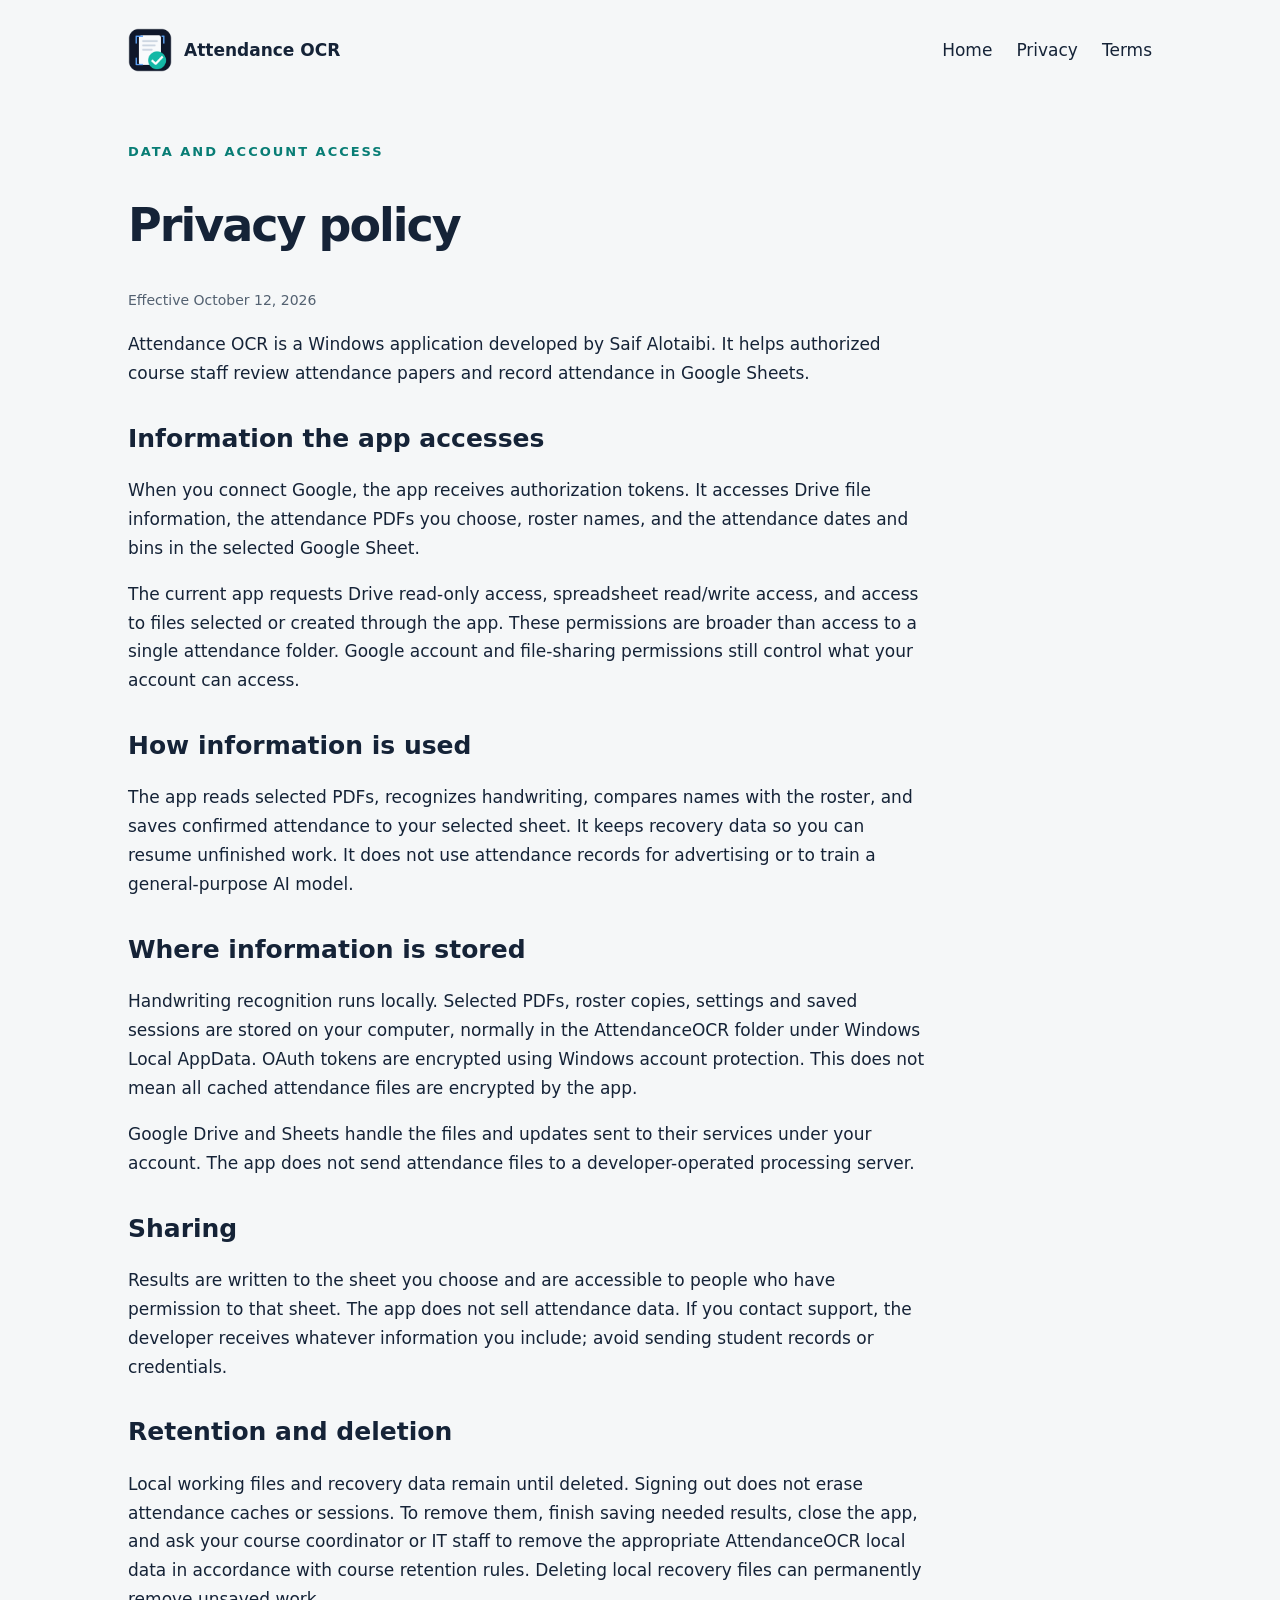
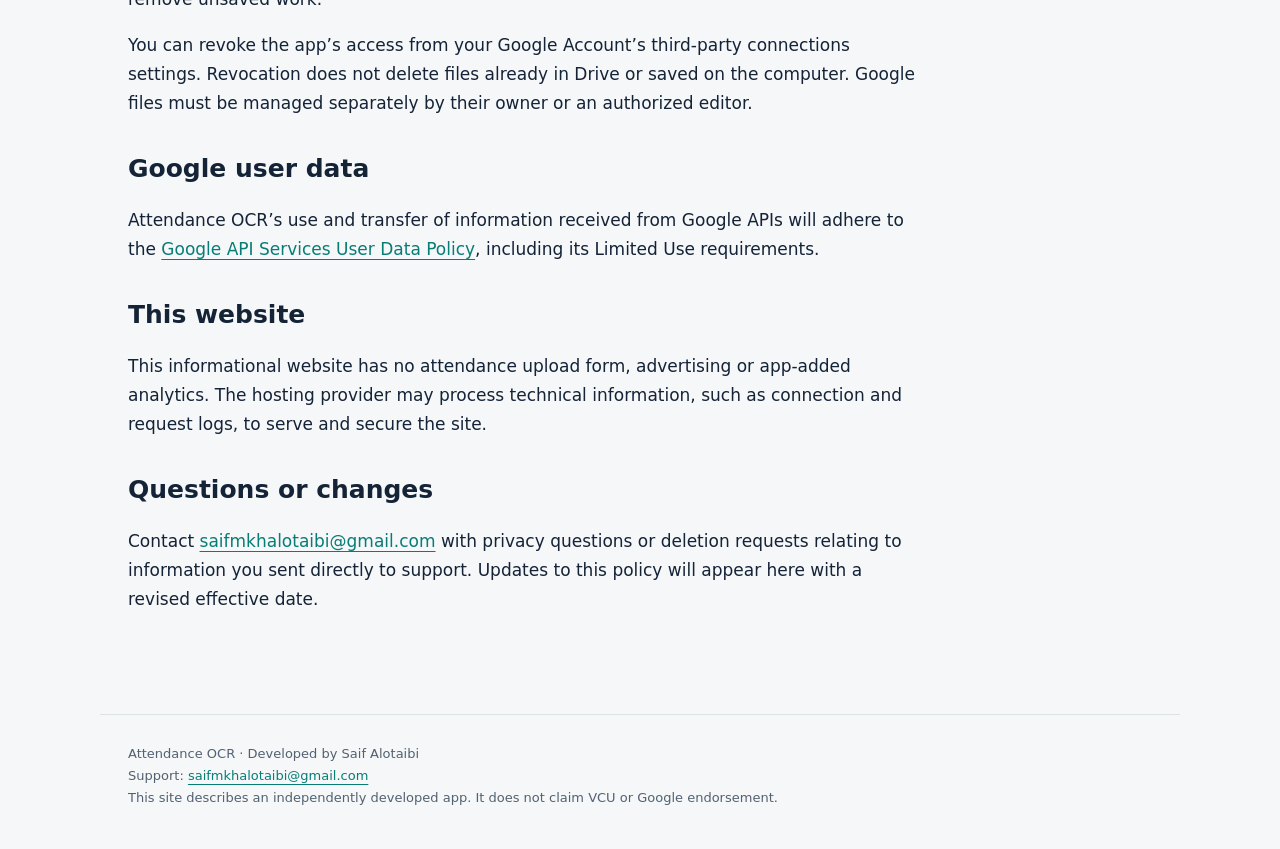
==== privacy.html @ 9a12d728 "Add files via upload" ====
<!doctype html><html lang="en"><head><meta charset="utf-8"><meta name="viewport" content="width=device-width,initial-scale=1"><title>Privacy | Attendance OCR</title><meta name="description" content="Attendance OCR for Windows: review handwritten attendance and save confirmed bins to Google Sheets."><link rel="icon" href="/logo.png"><link rel="stylesheet" href="/style.css"></head><body><header><a class="brand" href="/"><img src="/logo.png" alt="">Attendance OCR</a><nav aria-label="Main navigation"><a href="/">Home</a><a href="/privacy.html">Privacy</a><a href="/terms.html">Terms</a></nav></header><main><article class="legal"><p class="tag">Data and account access</p><h1>Privacy policy</h1><p class="small">Effective October 12, 2026</p><p>Attendance OCR is a Windows application developed by Saif Alotaibi. It helps authorized course staff review attendance papers and record attendance in Google Sheets.</p><h2>Information the app accesses</h2><p>When you connect Google, the app receives authorization tokens. It accesses Drive file information, the attendance PDFs you choose, roster names, and the attendance dates and bins in the selected Google Sheet.</p><p>The current app requests Drive read-only access, spreadsheet read/write access, and access to files selected or created through the app. These permissions are broader than access to a single attendance folder. Google account and file-sharing permissions still control what your account can access.</p><h2>How information is used</h2><p>The app reads selected PDFs, recognizes handwriting, compares names with the roster, and saves confirmed attendance to your selected sheet. It keeps recovery data so you can resume unfinished work. It does not use attendance records for advertising or to train a general-purpose AI model.</p><h2>Where information is stored</h2><p>Handwriting recognition runs locally. Selected PDFs, roster copies, settings and saved sessions are stored on your computer, normally in the AttendanceOCR folder under Windows Local AppData. OAuth tokens are encrypted using Windows account protection. This does not mean all cached attendance files are encrypted by the app.</p><p>Google Drive and Sheets handle the files and updates sent to their services under your account. The app does not send attendance files to a developer-operated processing server.</p><h2>Sharing</h2><p>Results are written to the sheet you choose and are accessible to people who have permission to that sheet. The app does not sell attendance data. If you contact support, the developer receives whatever information you include; avoid sending student records or credentials.</p><h2>Retention and deletion</h2><p>Local working files and recovery data remain until deleted. Signing out does not erase attendance caches or sessions. To remove them, finish saving needed results, close the app, and ask your course coordinator or IT staff to remove the appropriate AttendanceOCR local data in accordance with course retention rules. Deleting local recovery files can permanently remove unsaved work.</p><p>You can revoke the app’s access from your Google Account’s third-party connections settings. Revocation does not delete files already in Drive or saved on the computer. Google files must be managed separately by their owner or an authorized editor.</p><h2>Google user data</h2><p>Attendance OCR’s use and transfer of information received from Google APIs will adhere to the <a href="https://developers.google.com/terms/api-services-user-data-policy">Google API Services User Data Policy</a>, including its Limited Use requirements.</p><h2>This website</h2><p>This informational website has no attendance upload form, advertising or app-added analytics. The hosting provider may process technical information, such as connection and request logs, to serve and secure the site.</p><h2>Questions or changes</h2><p>Contact <a href="mailto:saifmkhalotaibi@gmail.com">saifmkhalotaibi@gmail.com</a> with privacy questions or deletion requests relating to information you sent directly to support. Updates to this policy will appear here with a revised effective date.</p></article></main><footer>Attendance OCR · Developed by Saif Alotaibi<br>Support: <a href="mailto:saifmkhalotaibi@gmail.com">saifmkhalotaibi@gmail.com</a><br>This site describes an independently developed app. It does not claim VCU or Google endorsement.</footer></body></html>
---- style.css ----
*{box-sizing:border-box}body{margin:0;background:#f5f7f8;color:#152337;font:17px/1.7 system-ui,sans-serif}a{color:#087d75;text-underline-offset:4px}header,main,footer{max-width:1080px;margin:auto;padding:28px}header{display:flex;align-items:center;justify-content:space-between;gap:20px}nav{display:flex;gap:24px}header a{text-decoration:none;color:inherit} .brand{display:flex;align-items:center;gap:12px;font-weight:750} .brand img{width:44px}h1{font-size:clamp(38px,6vw,68px);line-height:1.08;letter-spacing:-2px;max-width:760px}h2{font-size:25px;line-height:1.3;margin-top:35px}.tag{color:#087d75;font-size:13px;font-weight:750;letter-spacing:2px;text-transform:uppercase}.hero{padding:45px 0 55px}.lead{font-size:21px;max-width:690px;color:#485668}.button{display:inline-block;background:#087d75;color:white;padding:11px 22px;border-radius:8px;text-decoration:none;margin:15px 12px 0 0}.panel{background:white;border:1px solid #dce3e7;border-radius:16px;padding:30px;margin:25px 0}.steps{display:grid;grid-template-columns:repeat(3,1fr);gap:30px}.number{color:#087d75;font-size:30px;font-weight:700}.legal{max-width:800px}.legal h1{font-size:46px}.example{border-collapse:collapse;width:100%;font-size:15px}td,th{text-align:left;padding:12px;border-bottom:1px solid #e0e6ea}footer{font-size:13px;color:#536171;border-top:1px solid #dce3e7;margin-top:55px;padding-bottom:40px}.small{font-size:14px;color:#536171}@media(max-width:650px){header{align-items:flex-start;flex-direction:column}nav{gap:20px}.steps{grid-template-columns:1fr}header,main,footer{padding:20px}.panel{padding:20px}}
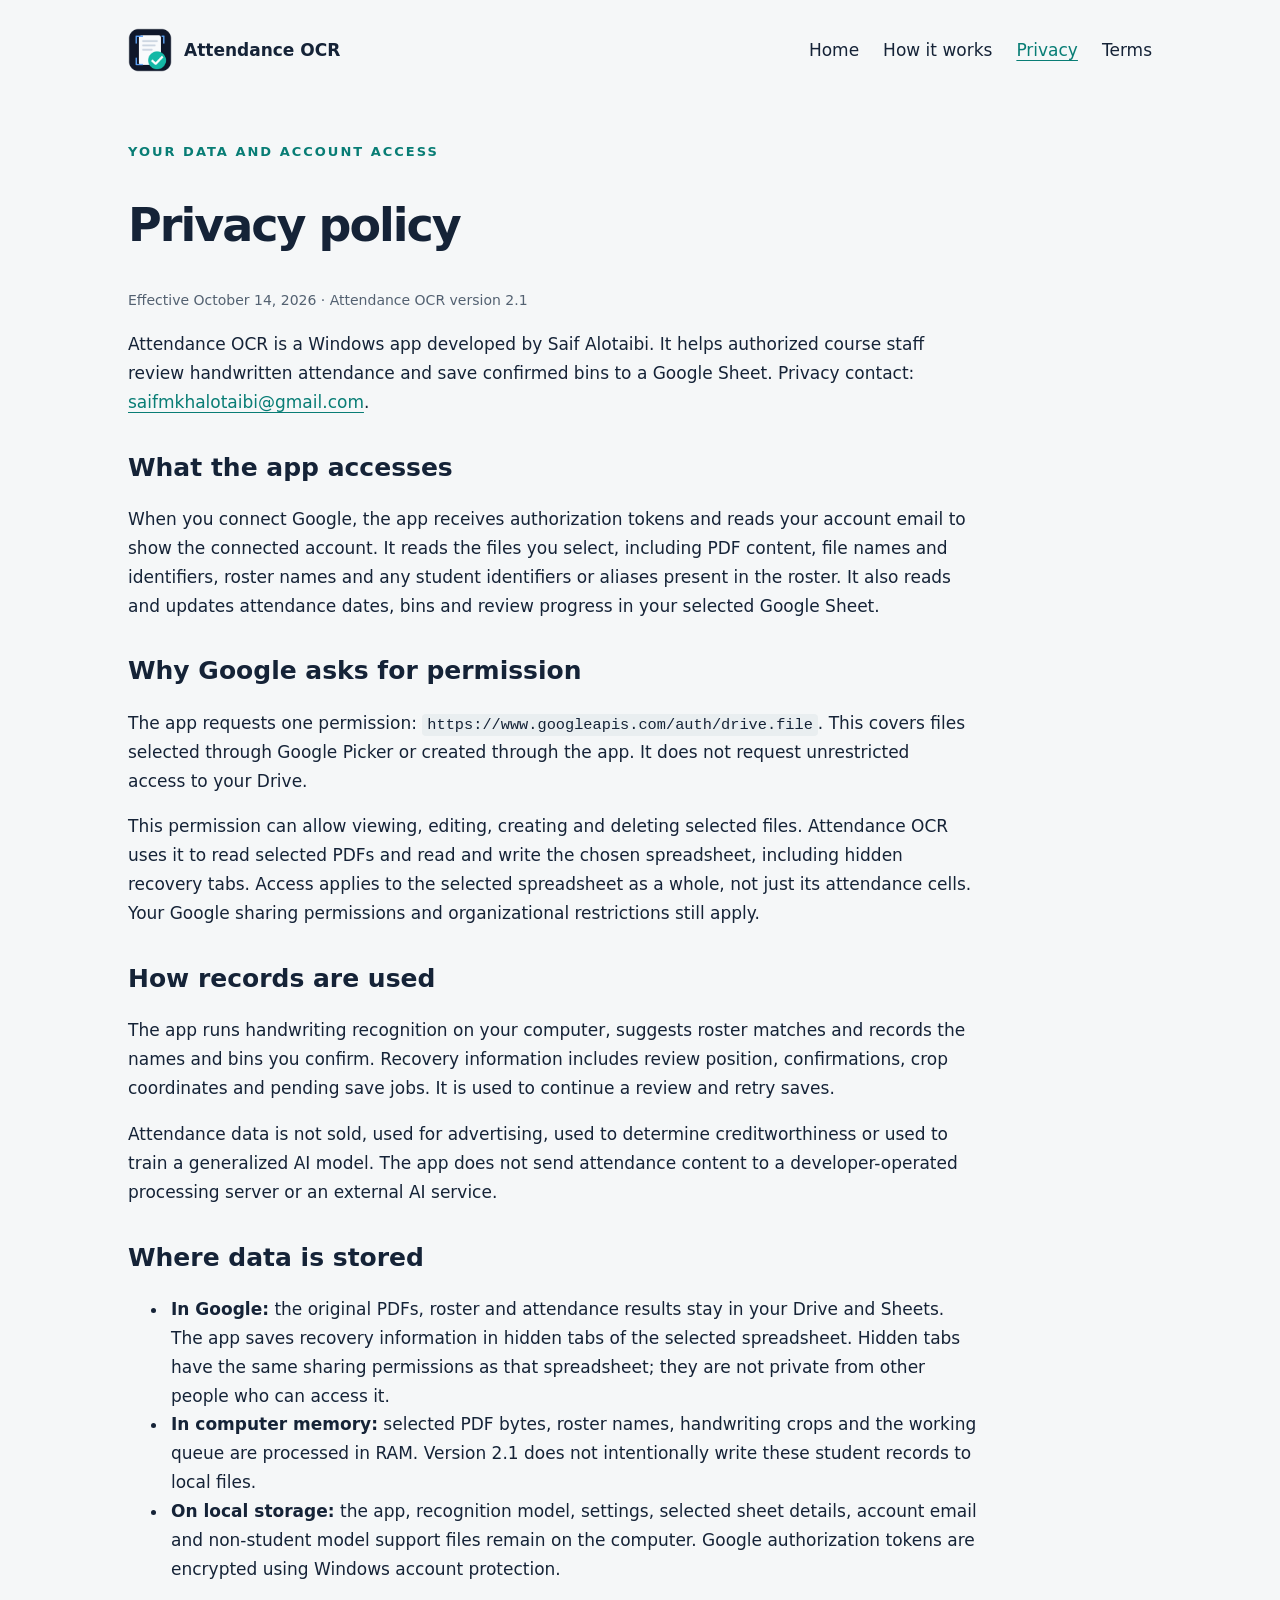
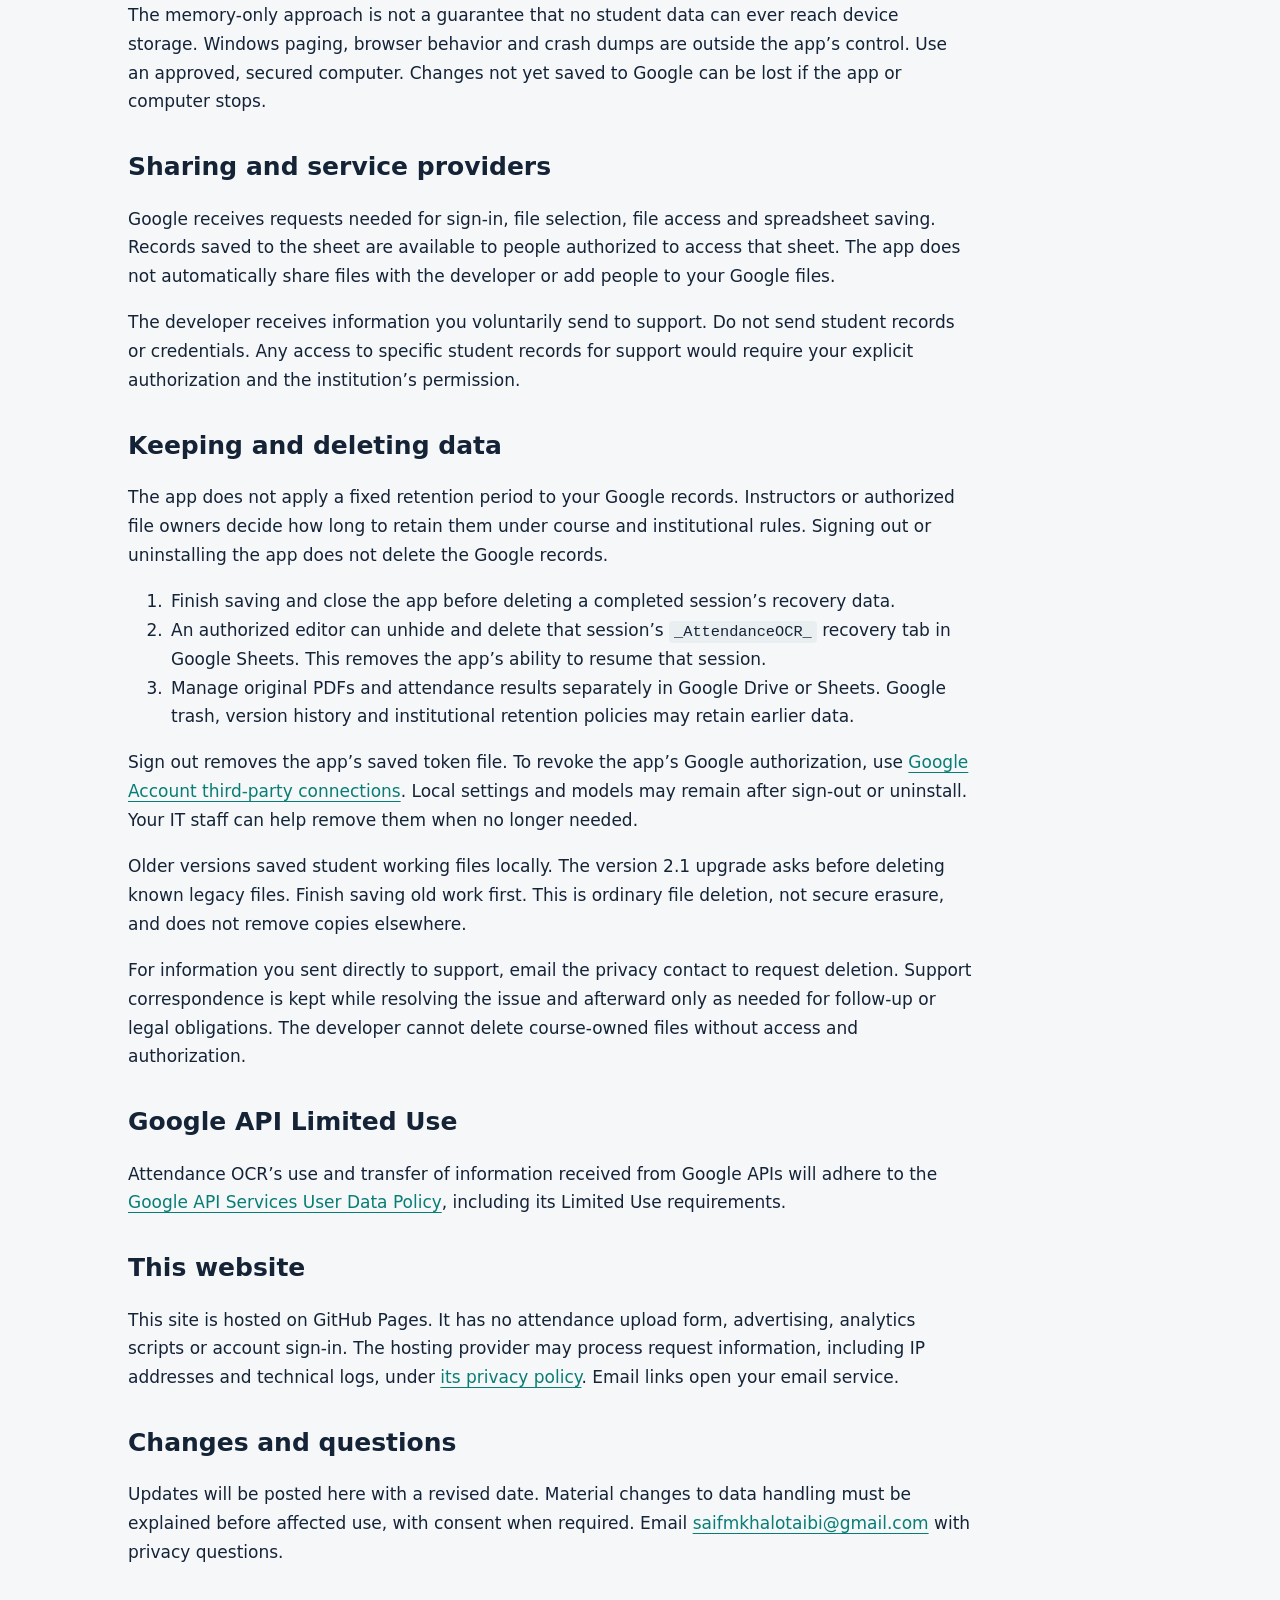
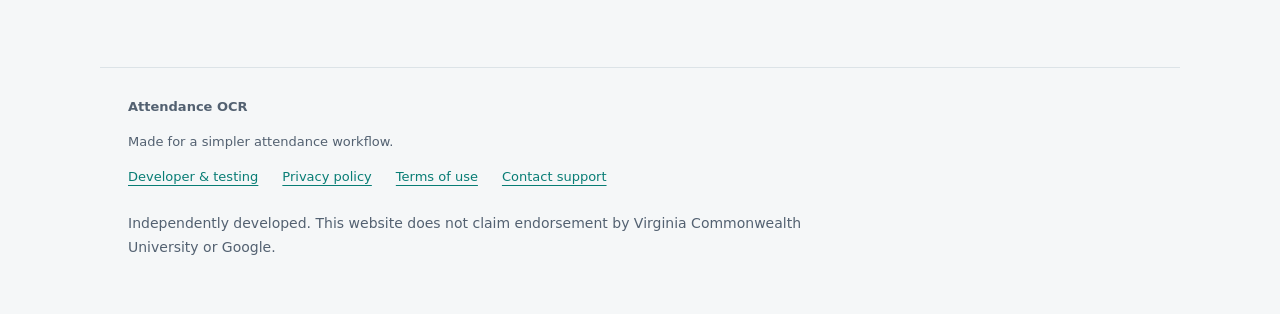
==== commit dd84c7a6: "Add files via upload" ====
--- a/privacy.html
+++ b/privacy.html
@@ -1 +1,11 @@
-<!doctype html><html lang="en"><head><meta charset="utf-8"><meta name="viewport" content="width=device-width,initial-scale=1"><title>Privacy | Attendance OCR</title><meta name="description" content="Attendance OCR for Windows: review handwritten attendance and save confirmed bins to Google Sheets."><link rel="icon" href="/logo.png"><link rel="stylesheet" href="/style.css"></head><body><header><a class="brand" href="/"><img src="/logo.png" alt="">Attendance OCR</a><nav aria-label="Main navigation"><a href="/">Home</a><a href="/privacy.html">Privacy</a><a href="/terms.html">Terms</a></nav></header><main><article class="legal"><p class="tag">Data and account access</p><h1>Privacy policy</h1><p class="small">Effective October 12, 2026</p><p>Attendance OCR is a Windows application developed by Saif Alotaibi. It helps authorized course staff review attendance papers and record attendance in Google Sheets.</p><h2>Information the app accesses</h2><p>When you connect Google, the app receives authorization tokens. It accesses Drive file information, the attendance PDFs you choose, roster names, and the attendance dates and bins in the selected Google Sheet.</p><p>The current app requests Drive read-only access, spreadsheet read/write access, and access to files selected or created through the app. These permissions are broader than access to a single attendance folder. Google account and file-sharing permissions still control what your account can access.</p><h2>How information is used</h2><p>The app reads selected PDFs, recognizes handwriting, compares names with the roster, and saves confirmed attendance to your selected sheet. It keeps recovery data so you can resume unfinished work. It does not use attendance records for advertising or to train a general-purpose AI model.</p><h2>Where information is stored</h2><p>Handwriting recognition runs locally. Selected PDFs, roster copies, settings and saved sessions are stored on your computer, normally in the AttendanceOCR folder under Windows Local AppData. OAuth tokens are encrypted using Windows account protection. This does not mean all cached attendance files are encrypted by the app.</p><p>Google Drive and Sheets handle the files and updates sent to their services under your account. The app does not send attendance files to a developer-operated processing server.</p><h2>Sharing</h2><p>Results are written to the sheet you choose and are accessible to people who have permission to that sheet. The app does not sell attendance data. If you contact support, the developer receives whatever information you include; avoid sending student records or credentials.</p><h2>Retention and deletion</h2><p>Local working files and recovery data remain until deleted. Signing out does not erase attendance caches or sessions. To remove them, finish saving needed results, close the app, and ask your course coordinator or IT staff to remove the appropriate AttendanceOCR local data in accordance with course retention rules. Deleting local recovery files can permanently remove unsaved work.</p><p>You can revoke the app’s access from your Google Account’s third-party connections settings. Revocation does not delete files already in Drive or saved on the computer. Google files must be managed separately by their owner or an authorized editor.</p><h2>Google user data</h2><p>Attendance OCR’s use and transfer of information received from Google APIs will adhere to the <a href="https://developers.google.com/terms/api-services-user-data-policy">Google API Services User Data Policy</a>, including its Limited Use requirements.</p><h2>This website</h2><p>This informational website has no attendance upload form, advertising or app-added analytics. The hosting provider may process technical information, such as connection and request logs, to serve and secure the site.</p><h2>Questions or changes</h2><p>Contact <a href="mailto:saifmkhalotaibi@gmail.com">saifmkhalotaibi@gmail.com</a> with privacy questions or deletion requests relating to information you sent directly to support. Updates to this policy will appear here with a revised effective date.</p></article></main><footer>Attendance OCR · Developed by Saif Alotaibi<br>Support: <a href="mailto:saifmkhalotaibi@gmail.com">saifmkhalotaibi@gmail.com</a><br>This site describes an independently developed app. It does not claim VCU or Google endorsement.</footer></body></html>+<!doctype html><html lang="en"><head><meta charset="utf-8"><meta name="viewport" content="width=device-width,initial-scale=1"><title>Privacy policy | Attendance OCR</title><meta name="description" content="Attendance OCR for Windows. Review handwritten attendance, match roster names and save bins to Google Sheets."><link rel="icon" href="logo.png"><link rel="stylesheet" href="style.css"></head><body><a class="skip" href="#main">Skip to content</a><header><a class="brand" href="index.html"><img src="logo.png" alt="" width="44" height="44">Attendance OCR</a><nav aria-label="Main navigation"><a href="index.html">Home</a><a href="guide.html">How it works</a><a href="privacy.html" aria-current="page">Privacy</a><a href="terms.html">Terms</a></nav></header><main id="main">
+<article class="legal"><p class="tag">Your data and account access</p><h1>Privacy policy</h1><p class="small">Effective October 14, 2026 · Attendance OCR version 2.1</p><p>Attendance OCR is a Windows app developed by Saif Alotaibi. It helps authorized course staff review handwritten attendance and save confirmed bins to a Google Sheet. Privacy contact: <a href="mailto:saifmkhalotaibi@gmail.com">saifmkhalotaibi@gmail.com</a>.</p>
+<h2>What the app accesses</h2><p>When you connect Google, the app receives authorization tokens and reads your account email to show the connected account. It reads the files you select, including PDF content, file names and identifiers, roster names and any student identifiers or aliases present in the roster. It also reads and updates attendance dates, bins and review progress in your selected Google Sheet.</p>
+<h2>Why Google asks for permission</h2><p>The app requests one permission: <code>https://www.googleapis.com/auth/drive.file</code>. This covers files selected through Google Picker or created through the app. It does not request unrestricted access to your Drive.</p><p>This permission can allow viewing, editing, creating and deleting selected files. Attendance OCR uses it to read selected PDFs and read and write the chosen spreadsheet, including hidden recovery tabs. Access applies to the selected spreadsheet as a whole, not just its attendance cells. Your Google sharing permissions and organizational restrictions still apply.</p>
+<h2>How records are used</h2><p>The app runs handwriting recognition on your computer, suggests roster matches and records the names and bins you confirm. Recovery information includes review position, confirmations, crop coordinates and pending save jobs. It is used to continue a review and retry saves.</p><p>Attendance data is not sold, used for advertising, used to determine creditworthiness or used to train a generalized AI model. The app does not send attendance content to a developer-operated processing server or an external AI service.</p>
+<h2>Where data is stored</h2><ul><li><strong>In Google:</strong> the original PDFs, roster and attendance results stay in your Drive and Sheets. The app saves recovery information in hidden tabs of the selected spreadsheet. Hidden tabs have the same sharing permissions as that spreadsheet; they are not private from other people who can access it.</li><li><strong>In computer memory:</strong> selected PDF bytes, roster names, handwriting crops and the working queue are processed in RAM. Version 2.1 does not intentionally write these student records to local files.</li><li><strong>On local storage:</strong> the app, recognition model, settings, selected sheet details, account email and non-student model support files remain on the computer. Google authorization tokens are encrypted using Windows account protection.</li></ul><p>The memory-only approach is not a guarantee that no student data can ever reach device storage. Windows paging, browser behavior and crash dumps are outside the app’s control. Use an approved, secured computer. Changes not yet saved to Google can be lost if the app or computer stops.</p>
+<h2>Sharing and service providers</h2><p>Google receives requests needed for sign-in, file selection, file access and spreadsheet saving. Records saved to the sheet are available to people authorized to access that sheet. The app does not automatically share files with the developer or add people to your Google files.</p><p>The developer receives information you voluntarily send to support. Do not send student records or credentials. Any access to specific student records for support would require your explicit authorization and the institution’s permission.</p>
+<h2>Keeping and deleting data</h2><p>The app does not apply a fixed retention period to your Google records. Instructors or authorized file owners decide how long to retain them under course and institutional rules. Signing out or uninstalling the app does not delete the Google records.</p><ol><li>Finish saving and close the app before deleting a completed session’s recovery data.</li><li>An authorized editor can unhide and delete that session’s <code>_AttendanceOCR_</code> recovery tab in Google Sheets. This removes the app’s ability to resume that session.</li><li>Manage original PDFs and attendance results separately in Google Drive or Sheets. Google trash, version history and institutional retention policies may retain earlier data.</li></ol><p>Sign out removes the app’s saved token file. To revoke the app’s Google authorization, use <a href="https://myaccount.google.com/connections">Google Account third-party connections</a>. Local settings and models may remain after sign-out or uninstall. Your IT staff can help remove them when no longer needed.</p><p>Older versions saved student working files locally. The version 2.1 upgrade asks before deleting known legacy files. Finish saving old work first. This is ordinary file deletion, not secure erasure, and does not remove copies elsewhere.</p><p>For information you sent directly to support, email the privacy contact to request deletion. Support correspondence is kept while resolving the issue and afterward only as needed for follow-up or legal obligations. The developer cannot delete course-owned files without access and authorization.</p>
+<h2>Google API Limited Use</h2><p>Attendance OCR’s use and transfer of information received from Google APIs will adhere to the <a href="https://developers.google.com/terms/api-services-user-data-policy">Google API Services User Data Policy</a>, including its Limited Use requirements.</p>
+<h2>This website</h2><p>This site is hosted on GitHub Pages. It has no attendance upload form, advertising, analytics scripts or account sign-in. The hosting provider may process request information, including IP addresses and technical logs, under <a href="https://docs.github.com/en/site-policy/privacy-policies/github-general-privacy-statement">its privacy policy</a>. Email links open your email service.</p>
+<h2>Changes and questions</h2><p>Updates will be posted here with a revised date. Material changes to data handling must be explained before affected use, with consent when required. Email <a href="mailto:saifmkhalotaibi@gmail.com">saifmkhalotaibi@gmail.com</a> with privacy questions.</p></article></main><footer><div><strong>Attendance OCR</strong><p>Made for a simpler attendance workflow.</p></div><div class="footer-links"><a href="testing.html">Developer &amp; testing</a><a href="privacy.html">Privacy policy</a><a href="terms.html">Terms of use</a><a href="mailto:saifmkhalotaibi@gmail.com">Contact support</a></div><p class="small disclaimer">Independently developed. This website does not claim endorsement by Virginia Commonwealth University or Google.</p></footer></body></html>
--- a/style.css
+++ b/style.css
@@ -1 +1,2 @@
-*{box-sizing:border-box}body{margin:0;background:#f5f7f8;color:#152337;font:17px/1.7 system-ui,sans-serif}a{color:#087d75;text-underline-offset:4px}header,main,footer{max-width:1080px;margin:auto;padding:28px}header{display:flex;align-items:center;justify-content:space-between;gap:20px}nav{display:flex;gap:24px}header a{text-decoration:none;color:inherit} .brand{display:flex;align-items:center;gap:12px;font-weight:750} .brand img{width:44px}h1{font-size:clamp(38px,6vw,68px);line-height:1.08;letter-spacing:-2px;max-width:760px}h2{font-size:25px;line-height:1.3;margin-top:35px}.tag{color:#087d75;font-size:13px;font-weight:750;letter-spacing:2px;text-transform:uppercase}.hero{padding:45px 0 55px}.lead{font-size:21px;max-width:690px;color:#485668}.button{display:inline-block;background:#087d75;color:white;padding:11px 22px;border-radius:8px;text-decoration:none;margin:15px 12px 0 0}.panel{background:white;border:1px solid #dce3e7;border-radius:16px;padding:30px;margin:25px 0}.steps{display:grid;grid-template-columns:repeat(3,1fr);gap:30px}.number{color:#087d75;font-size:30px;font-weight:700}.legal{max-width:800px}.legal h1{font-size:46px}.example{border-collapse:collapse;width:100%;font-size:15px}td,th{text-align:left;padding:12px;border-bottom:1px solid #e0e6ea}footer{font-size:13px;color:#536171;border-top:1px solid #dce3e7;margin-top:55px;padding-bottom:40px}.small{font-size:14px;color:#536171}@media(max-width:650px){header{align-items:flex-start;flex-direction:column}nav{gap:20px}.steps{grid-template-columns:1fr}header,main,footer{padding:20px}.panel{padding:20px}}+*{box-sizing:border-box}body{margin:0;background:#f5f7f8;color:#152337;font:17px/1.7 system-ui,sans-serif}a{color:#087d75;text-underline-offset:4px}header,main,footer{max-width:1080px;margin:auto;padding:28px}header{display:flex;align-items:center;justify-content:space-between;gap:20px}nav{display:flex;gap:24px}header a{text-decoration:none;color:inherit} .brand{display:flex;align-items:center;gap:12px;font-weight:750} .brand img{width:44px}h1{font-size:clamp(38px,6vw,68px);line-height:1.08;letter-spacing:-2px;max-width:760px}h2{font-size:25px;line-height:1.3;margin-top:35px}.tag{color:#087d75;font-size:13px;font-weight:750;letter-spacing:2px;text-transform:uppercase}.hero{padding:45px 0 55px}.lead{font-size:21px;max-width:690px;color:#485668}.button{display:inline-block;background:#087d75;color:white;padding:11px 22px;border-radius:8px;text-decoration:none;margin:15px 12px 0 0}.panel{background:white;border:1px solid #dce3e7;border-radius:16px;padding:30px;margin:25px 0}.steps{display:grid;grid-template-columns:repeat(3,1fr);gap:30px}.number{color:#087d75;font-size:30px;font-weight:700}.legal{max-width:800px}.legal h1{font-size:46px}.example{border-collapse:collapse;width:100%;font-size:15px}td,th{text-align:left;padding:12px;border-bottom:1px solid #e0e6ea}footer{font-size:13px;color:#536171;border-top:1px solid #dce3e7;margin-top:55px;padding-bottom:40px}.small{font-size:14px;color:#536171}@media(max-width:650px){header{align-items:flex-start;flex-direction:column}nav{gap:20px}.steps{grid-template-columns:1fr}header,main,footer{padding:20px}.panel{padding:20px}}
+html{scroll-behavior:smooth;scroll-padding-top:24px}nav{flex-wrap:wrap;gap:12px 24px}nav a[aria-current=page]{color:#087d75;text-decoration:underline}h3{font-size:20px;line-height:1.4}p{max-width:78ch}.steps .panel{margin:16px 0;padding:24px}.intro{padding:28px 0}.intro h1{font-size:clamp(36px,5vw,58px)}.contents{display:flex;flex-wrap:wrap;gap:12px 24px}.guide{max-width:850px}.guide section{margin:46px 0;padding-top:6px;border-top:1px solid #dce3e7}.guide li{margin:10px 0}.guide h2{margin-top:26px}.table-wrap{overflow-x:auto}table{width:100%;border-collapse:collapse;font-size:15px}caption{text-align:left;font-weight:700;padding:12px 0}th{vertical-align:top}thead{background:#e7eeef}.sheet-example{background:white}code{overflow-wrap:anywhere;font-size:.9em;background:#e9eef0;padding:2px 5px;border-radius:4px}dt{font-weight:700;margin-top:18px}dd{margin:4px 0 12px;color:#485668}.note{background:#e7f2ef;border-left:4px solid #087d75;border-radius:8px;padding:16px 24px;margin:24px 0}.note h3{margin-top:0}.footer-links{display:flex;flex-wrap:wrap;gap:12px 24px}.disclaimer{margin-top:24px}.secondary{display:inline-block}.skip{position:absolute;top:-100px;left:12px;background:#fff;padding:12px;z-index:5}.skip:focus{top:8px}:focus-visible{outline:3px solid #a65d00;outline-offset:4px}.legal{max-width:850px}.legal h1{font-size:clamp(36px,5vw,46px)}li{padding-left:3px}@media(max-width:650px){.hero{padding:20px 0 30px}h1{letter-spacing:-1px}table{font-size:14px}.footer-links{flex-direction:column}}@media(prefers-reduced-motion:reduce){html{scroll-behavior:auto}}@media print{header,footer,.contents,.skip{display:none}body{background:white;font-size:11pt}main{padding:0}h1{font-size:28pt}.guide section{break-inside:auto}a{color:inherit}}
